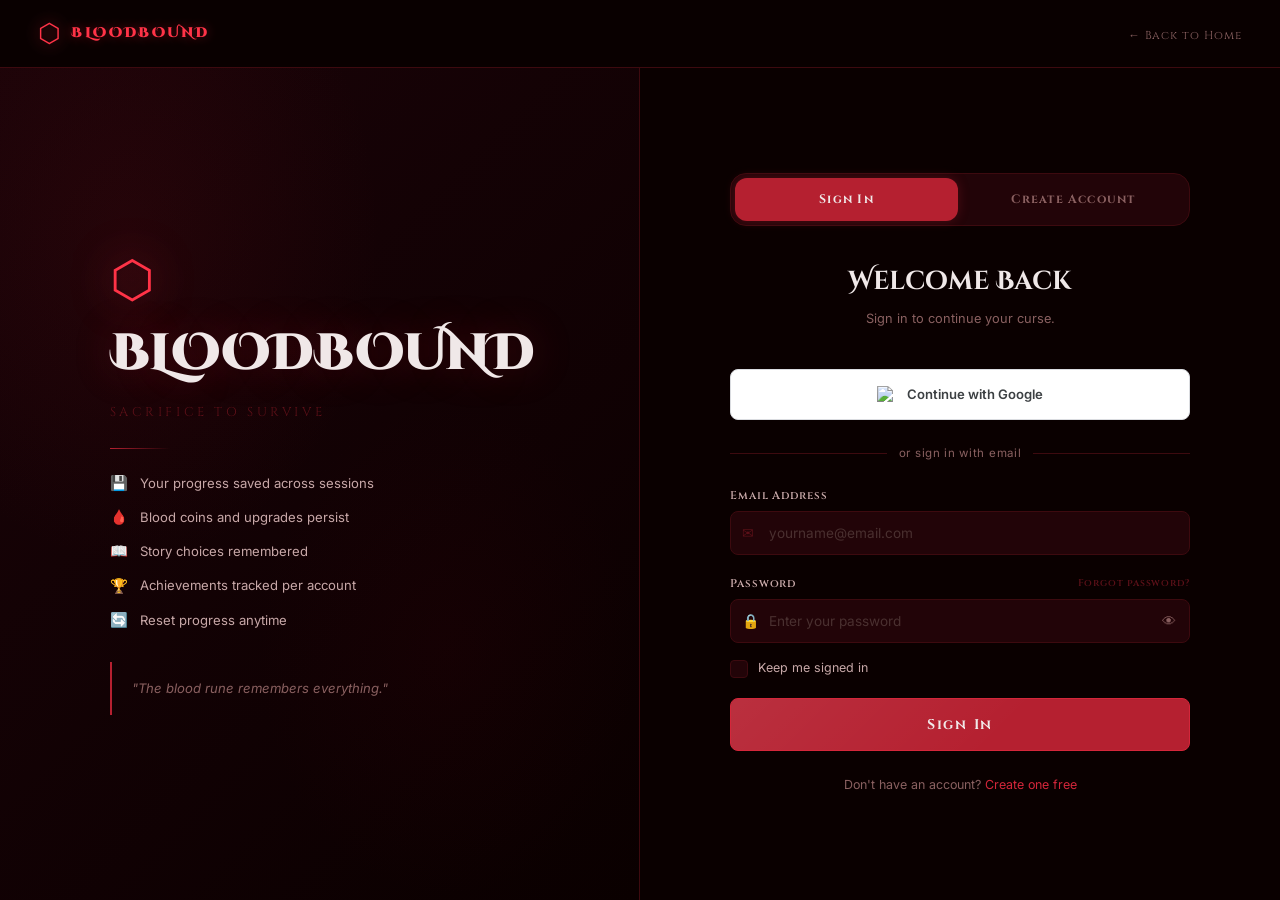
==== auth.html @ c031a19c "css" ====
<!DOCTYPE html>
<html lang="en">
<head>
  <meta charset="UTF-8" />
  <meta name="viewport" content="width=device-width, initial-scale=1.0" />
  <title>Bloodbound — Sign In</title>
  <link rel="stylesheet" href="global.css" />
  <link rel="stylesheet" href="auth.css" />

  <!-- ═══ GOOGLE IDENTITY SERVICES SDK ═══
       Replace YOUR_GOOGLE_CLIENT_ID below with your actual OAuth Client ID.
       Get one at: https://console.cloud.google.com
       Steps: New Project → APIs & Services → Credentials → Create OAuth 2.0 Client ID
              → Application type: Web application
              → Authorised JavaScript origins: http://localhost OR your deployed domain
  ══════════════════════════════════════ -->
  <script src="https://accounts.google.com/gsi/client" async defer></script>
</head>
<body class="auth-body">

  <canvas id="bg-canvas"></canvas>

  <!-- NAVBAR (minimal) -->
  <nav class="navbar" id="navbar">
    <div class="nav-logo" onclick="window.location.href='index.html'" style="cursor:pointer">
      <span class="logo-drop">⬡</span>
      <span class="logo-text">BLOODBOUND</span>
    </div>
    <div class="nav-right-auth">
      <a href="index.html" class="nav-back-link">← Back to Home</a>
    </div>
  </nav>

  <!-- AUTH WRAPPER -->
  <main class="auth-main">

    <!-- LEFT PANEL — branding -->
    <div class="auth-left">
      <div class="auth-left-content">
        <div class="auth-brand-symbol">⬡</div>
        <h1 class="auth-brand-title">BLOODBOUND</h1>
        <p class="auth-brand-sub">Sacrifice to Survive</p>
        <div class="auth-brand-divider"></div>
        <ul class="auth-perks">
          <li><span class="perk-icon">💾</span> Your progress saved across sessions</li>
          <li><span class="perk-icon">🩸</span> Blood coins and upgrades persist</li>
          <li><span class="perk-icon">📖</span> Story choices remembered</li>
          <li><span class="perk-icon">🏆</span> Achievements tracked per account</li>
          <li><span class="perk-icon">🔄</span> Reset progress anytime</li>
        </ul>
        <div class="auth-quote">
          <em>"The blood rune remembers everything."</em>
        </div>
      </div>
    </div>

    <!-- RIGHT PANEL — forms -->
    <div class="auth-right">

      <!-- TAB SWITCHER -->
      <div class="auth-tabs">
        <button class="auth-tab active" id="tab-signin" onclick="switchTab('signin')">Sign In</button>
        <button class="auth-tab" id="tab-register" onclick="switchTab('register')">Create Account</button>
      </div>

      <!-- ════ SIGN IN FORM ════ -->
      <div class="auth-form-wrap active" id="form-signin">
        <div class="auth-form-header">
          <h2>Welcome Back</h2>
          <p>Sign in to continue your curse.</p>
        </div>

        <!-- Google Sign-In button -->
        <div class="google-btn-wrap">
          <!--
            Replace data-client_id value below with your actual Google Client ID.
            Format: XXXXXXXX-XXXXXXXXXXXX.apps.googleusercontent.com
          -->
          <div id="g_id_onload"
               data-client_id="YOUR_GOOGLE_CLIENT_ID"
               data-context="signin"
               data-ux_mode="popup"
               data-callback="handleGoogleSignIn"
               data-auto_prompt="false">
          </div>
          <div class="g_id_signin"
               data-type="standard"
               data-shape="rectangular"
               data-theme="filled_black"
               data-text="signin_with"
               data-size="large"
               data-logo_alignment="left"
               data-width="340">
          </div>
          <div class="google-fallback-btn" id="google-signin-fallback" onclick="handleGoogleFallback('signin')">
            <img src="https://www.google.com/favicon.ico" alt="G" width="18" height="18" />
            Continue with Google
          </div>
        </div>

        <div class="auth-divider"><span>or sign in with email</span></div>

        <form class="auth-form" id="signin-form" onsubmit="handleEmailSignIn(event)">
          <div class="form-group">
            <label for="signin-email">Email Address</label>
            <div class="input-wrap">
              <span class="input-icon">✉</span>
              <input
                type="email"
                id="signin-email"
                name="email"
                placeholder="yourname@email.com"
                autocomplete="email"
                required
              />
            </div>
          </div>
          <div class="form-group">
            <label for="signin-password">
              Password
              <a href="#" class="forgot-link" onclick="showForgotPassword(event)">Forgot password?</a>
            </label>
            <div class="input-wrap">
              <span class="input-icon">🔒</span>
              <input
                type="password"
                id="signin-password"
                name="password"
                placeholder="Enter your password"
                autocomplete="current-password"
                required
              />
              <button type="button" class="toggle-pw" onclick="togglePassword('signin-password', this)" aria-label="Show password">👁</button>
            </div>
          </div>
          <div class="form-remember">
            <label class="checkbox-label">
              <input type="checkbox" id="remember-me" />
              <span class="checkmark"></span>
              Keep me signed in
            </label>
          </div>
          <div class="form-error hidden" id="signin-error"></div>
          <button type="submit" class="auth-submit-btn" id="signin-submit">
            <span class="btn-text">Sign In</span>
            <span class="btn-loading hidden">Signing in...</span>
          </button>
        </form>

        <p class="auth-switch-hint">
          Don't have an account?
          <a href="#" onclick="switchTab('register'); return false;">Create one free</a>
        </p>
      </div>

      <!-- ════ CREATE ACCOUNT FORM ════ -->
      <div class="auth-form-wrap" id="form-register">
        <div class="auth-form-header">
          <h2>Create Account</h2>
          <p>Begin your curse. It's free.</p>
        </div>

        <!-- Google Sign-Up -->
        <div class="google-btn-wrap">
          <div class="google-fallback-btn" onclick="handleGoogleFallback('register')">
            <img src="https://www.google.com/favicon.ico" alt="G" width="18" height="18" />
            Sign up with Google
          </div>
        </div>

        <div class="auth-divider"><span>or create with email</span></div>

        <form class="auth-form" id="register-form" onsubmit="handleEmailRegister(event)">
          <div class="form-group">
            <label for="reg-username">Username <span class="label-note">(shown in-game)</span></label>
            <div class="input-wrap">
              <span class="input-icon">⚔</span>
              <input
                type="text"
                id="reg-username"
                name="username"
                placeholder="TheCursedOne"
                minlength="3"
                maxlength="20"
                autocomplete="nickname"
                required
              />
            </div>
            <span class="input-hint">3–20 characters. Shown on your save file.</span>
          </div>
          <div class="form-group">
            <label for="reg-email">Email Address</label>
            <div class="input-wrap">
              <span class="input-icon">✉</span>
              <input
                type="email"
                id="reg-email"
                name="email"
                placeholder="yourname@email.com"
                autocomplete="email"
                required
              />
            </div>
          </div>
          <div class="form-group">
            <label for="reg-password">Password</label>
            <div class="input-wrap">
              <span class="input-icon">🔒</span>
              <input
                type="password"
                id="reg-password"
                name="password"
                placeholder="Min. 8 characters"
                minlength="8"
                autocomplete="new-password"
                required
              />
              <button type="button" class="toggle-pw" onclick="togglePassword('reg-password', this)" aria-label="Show password">👁</button>
            </div>
            <div class="password-strength" id="pw-strength">
              <div class="strength-bar"><div class="strength-fill" id="strength-fill"></div></div>
              <span class="strength-label" id="strength-label">Enter a password</span>
            </div>
          </div>
          <div class="form-group">
            <label for="reg-confirm">Confirm Password</label>
            <div class="input-wrap">
              <span class="input-icon">🔒</span>
              <input
                type="password"
                id="reg-confirm"
                name="confirm"
                placeholder="Re-enter password"
                autocomplete="new-password"
                required
              />
            </div>
          </div>
          <div class="form-terms">
            <label class="checkbox-label">
              <input type="checkbox" id="terms-agree" required />
              <span class="checkmark"></span>
              I agree to the <a href="#" onclick="return false">Terms of Use</a> (it's a school project, have fun)
            </label>
          </div>
          <div class="form-error hidden" id="register-error"></div>
          <button type="submit" class="auth-submit-btn" id="register-submit">
            <span class="btn-text">Create Account & Play</span>
            <span class="btn-loading hidden">Creating account...</span>
          </button>
        </form>

        <p class="auth-switch-hint">
          Already have an account?
          <a href="#" onclick="switchTab('signin'); return false;">Sign in</a>
        </p>
      </div>

      <!-- ════ FORGOT PASSWORD ════ -->
      <div class="auth-form-wrap" id="form-forgot">
        <div class="auth-form-header">
          <h2>Reset Password</h2>
          <p>Enter your email to receive reset instructions.</p>
        </div>
        <form class="auth-form" id="forgot-form" onsubmit="handleForgotPassword(event)">
          <div class="form-group">
            <label for="forgot-email">Email Address</label>
            <div class="input-wrap">
              <span class="input-icon">✉</span>
              <input type="email" id="forgot-email" placeholder="yourname@email.com" required />
            </div>
          </div>
          <div class="form-error hidden" id="forgot-error"></div>
          <div class="form-success hidden" id="forgot-success">
            ✓ If that email exists, a reset link has been sent.
          </div>
          <button type="submit" class="auth-submit-btn">Send Reset Link</button>
        </form>
        <p class="auth-switch-hint">
          <a href="#" onclick="switchTab('signin'); return false;">← Back to Sign In</a>
        </p>
      </div>

      <!-- ════ SUCCESS STATE ════ -->
      <div class="auth-form-wrap" id="form-success">
        <div class="auth-success-content">
          <div class="success-symbol">⬡</div>
          <h2 id="success-title">Signed In!</h2>
          <p id="success-msg">Welcome back. The blood rune awakens.</p>
          <button class="auth-submit-btn" onclick="window.location.href='game.html'">
            ▶ Enter Bloodbound
          </button>
          <a href="index.html" class="auth-switch-hint" style="display:block;margin-top:12px;">
            Go to Home Page
          </a>
        </div>
      </div>

    </div><!-- /auth-right -->
  </main>

  <script src="js/auth.js"></script>
  <script src="js/pages.js"></script>
</body>
</html>
---- global.css ----
/* ═══════════════════════════════════════════════════════════════
   BLOODBOUND — global.css
   Base styles, CSS variables, fonts, navbar, footer, utilities
   Responsive: all PC screen sizes (1024px → 2560px+)
═══════════════════════════════════════════════════════════════ */

/* ── GOOGLE FONTS ── */
@import url('https://fonts.googleapis.com/css2?family=Cinzel+Decorative:wght@400;700;900&family=Cinzel:wght@400;600;700&family=Inter:wght@300;400;500;600&display=swap');

/* ── CSS VARIABLES ── */
:root {
  /* Core palette */
  --blood-darkest:   #0a0000;
  --blood-dark:      #110205;
  --blood-surface:   #1a0308;
  --blood-raised:    #220408;
  --blood-border:    #3d0a0f;
  --blood-muted:     #5c1018;
  --blood-mid:       #8b1a24;
  --blood-core:      #b52030;
  --blood-bright:    #d4263a;
  --blood-vivid:     #ff3347;
  --blood-glow:      #ff6070;

  /* Neutral */
  --text-primary:    #f0e8e8;
  --text-secondary:  #c8a8a8;
  --text-muted:      #8a6060;
  --text-disabled:   #4a3030;

  /* Tier colours */
  --tier1: #a0a0b0;
  --tier2: #4fc3f7;
  --tier3: #ce93d8;
  --tier4: #ffcc02;

  /* UI */
  --hp-green:        #2ecc71;
  --hp-yellow:       #f1c40f;
  --hp-red:          #e74c3c;
  --boss-bar:        #9b0000;

  /* Sizing */
  --nav-h:           68px;
  --radius-sm:       4px;
  --radius-md:       8px;
  --radius-lg:       16px;
  --radius-xl:       24px;

  /* Shadows / glows */
  --shadow-card:     0 4px 24px rgba(0,0,0,.6);
  --shadow-glow-red: 0 0 24px rgba(180,32,48,.45);
  --shadow-glow-sm:  0 0 12px rgba(180,32,48,.3);

  /* Transitions */
  --t-fast:  .15s ease;
  --t-med:   .3s ease;
  --t-slow:  .6s ease;

  /* Font stacks */
  --font-display: 'Cinzel Decorative', serif;
  --font-heading: 'Cinzel', serif;
  --font-body:    'Inter', sans-serif;
}

/* ── RESET ── */
*, *::before, *::after { box-sizing: border-box; margin: 0; padding: 0; }
html { scroll-behavior: smooth; font-size: 16px; }
body {
  background: var(--blood-darkest);
  color: var(--text-primary);
  font-family: var(--font-body);
  line-height: 1.6;
  min-height: 100vh;
  overflow-x: hidden;
}
img, canvas, svg { display: block; max-width: 100%; }
a { color: inherit; text-decoration: none; }
button { cursor: pointer; border: none; background: none; font-family: inherit; }
ul { list-style: none; }
input, select, textarea { font-family: inherit; }

/* ── SCROLLBAR ── */
::-webkit-scrollbar { width: 8px; }
::-webkit-scrollbar-track { background: var(--blood-surface); }
::-webkit-scrollbar-thumb { background: var(--blood-muted); border-radius: 4px; }
::-webkit-scrollbar-thumb:hover { background: var(--blood-core); }

/* ── BACKGROUND CANVAS (shared animated bg) ── */
#bg-canvas {
  position: fixed;
  inset: 0;
  width: 100%;
  height: 100%;
  z-index: 0;
  pointer-events: none;
}

/* ── NAVBAR ── */
.navbar {
  position: fixed;
  top: 0; left: 0; right: 0;
  height: var(--nav-h);
  display: flex;
  align-items: center;
  gap: clamp(16px, 2vw, 40px);
  padding: 0 clamp(16px, 3vw, 60px);
  background: rgba(10, 0, 0, .85);
  backdrop-filter: blur(12px);
  border-bottom: 1px solid var(--blood-border);
  z-index: 1000;
  transition: background var(--t-med);
}
.navbar.scrolled {
  background: rgba(10, 0, 0, .98);
  box-shadow: 0 2px 20px rgba(0,0,0,.7);
}

.nav-logo {
  display: flex;
  align-items: center;
  gap: 10px;
  flex-shrink: 0;
}
.logo-drop {
  font-size: 1.6rem;
  color: var(--blood-vivid);
  filter: drop-shadow(0 0 8px var(--blood-core));
  animation: logo-pulse 3s ease-in-out infinite;
}
@keyframes logo-pulse {
  0%, 100% { filter: drop-shadow(0 0 8px var(--blood-core)); }
  50%       { filter: drop-shadow(0 0 18px var(--blood-vivid)); }
}
.logo-text {
  font-family: var(--font-display);
  font-size: clamp(.75rem, 1.1vw, 1rem);
  font-weight: 900;
  letter-spacing: .15em;
  color: var(--blood-vivid);
  text-shadow: 0 0 12px rgba(255,51,71,.4);
}

.nav-links {
  display: flex;
  align-items: center;
  gap: clamp(4px, 1.5vw, 28px);
  flex: 1;
}
.nav-links a {
  font-family: var(--font-heading);
  font-size: clamp(.65rem, .85vw, .85rem);
  font-weight: 600;
  letter-spacing: .08em;
  color: var(--text-secondary);
  padding: 6px 4px;
  border-bottom: 2px solid transparent;
  transition: color var(--t-fast), border-color var(--t-fast);
  white-space: nowrap;
}
.nav-links a:hover,
.nav-links a.active {
  color: var(--blood-vivid);
  border-bottom-color: var(--blood-vivid);
}

.nav-play-btn {
  position: relative;
  padding: 10px 22px;
  background: var(--blood-core);
  color: var(--text-primary);
  font-family: var(--font-heading);
  font-size: clamp(.65rem, .8vw, .8rem);
  font-weight: 700;
  letter-spacing: .12em;
  border-radius: var(--radius-sm);
  overflow: hidden;
  flex-shrink: 0;
  transition: background var(--t-fast), transform var(--t-fast), box-shadow var(--t-fast);
}
.nav-play-btn:hover {
  background: var(--blood-bright);
  transform: translateY(-1px);
  box-shadow: var(--shadow-glow-red);
}
.btn-drip {
  position: absolute;
  bottom: -4px; left: 50%;
  transform: translateX(-50%);
  width: 6px; height: 10px;
  background: var(--blood-bright);
  border-radius: 0 0 4px 4px;
  opacity: 0;
  transition: opacity var(--t-fast), height var(--t-med);
}
.nav-play-btn:hover .btn-drip { opacity: 1; height: 16px; }

/* Hamburger (mobile) */
.hamburger {
  display: none;
  flex-direction: column;
  gap: 5px;
  padding: 8px;
  margin-left: auto;
}
.hamburger span {
  display: block;
  width: 24px; height: 2px;
  background: var(--text-primary);
  border-radius: 2px;
  transition: transform var(--t-med), opacity var(--t-fast);
}
.hamburger.open span:nth-child(1) { transform: translateY(7px) rotate(45deg); }
.hamburger.open span:nth-child(2) { opacity: 0; }
.hamburger.open span:nth-child(3) { transform: translateY(-7px) rotate(-45deg); }

/* Mobile drawer */
.mobile-drawer {
  display: none;
  position: fixed;
  top: var(--nav-h); left: 0; right: 0;
  background: rgba(10,0,0,.97);
  border-bottom: 1px solid var(--blood-border);
  z-index: 999;
  transform: translateY(-110%);
  transition: transform var(--t-med);
}
.mobile-drawer.open { transform: translateY(0); }
.mobile-drawer ul { padding: 12px 0; }
.mobile-drawer a {
  display: block;
  padding: 14px 28px;
  font-family: var(--font-heading);
  font-size: 1rem;
  color: var(--text-secondary);
  border-bottom: 1px solid var(--blood-border);
  transition: color var(--t-fast), background var(--t-fast);
}
.mobile-drawer a:hover { color: var(--blood-vivid); background: var(--blood-surface); }

/* ── SHARED BUTTONS ── */
.btn-primary {
  display: inline-flex;
  align-items: center;
  gap: 10px;
  padding: clamp(12px, 1.2vw, 16px) clamp(24px, 2.5vw, 40px);
  background: var(--blood-core);
  color: var(--text-primary);
  font-family: var(--font-heading);
  font-size: clamp(.8rem, .95vw, 1rem);
  font-weight: 700;
  letter-spacing: .1em;
  border-radius: var(--radius-sm);
  border: 1px solid var(--blood-bright);
  transition: background var(--t-fast), transform var(--t-fast), box-shadow var(--t-fast);
  position: relative;
  overflow: hidden;
}
.btn-primary::before {
  content: '';
  position: absolute;
  inset: 0;
  background: linear-gradient(135deg, rgba(255,255,255,.06) 0%, transparent 60%);
  pointer-events: none;
}
.btn-primary:hover {
  background: var(--blood-bright);
  transform: translateY(-2px);
  box-shadow: var(--shadow-glow-red);
}
.btn-primary.large {
  font-size: clamp(1rem, 1.2vw, 1.2rem);
  padding: clamp(16px, 1.5vw, 20px) clamp(36px, 4vw, 56px);
}
.btn-icon { font-size: 1.1em; }

.btn-secondary {
  display: inline-flex;
  align-items: center;
  gap: 10px;
  padding: clamp(12px, 1.2vw, 16px) clamp(24px, 2.5vw, 40px);
  background: transparent;
  color: var(--text-secondary);
  font-family: var(--font-heading);
  font-size: clamp(.8rem, .95vw, 1rem);
  font-weight: 600;
  letter-spacing: .1em;
  border-radius: var(--radius-sm);
  border: 1px solid var(--blood-muted);
  transition: all var(--t-fast);
}
.btn-secondary:hover {
  border-color: var(--blood-core);
  color: var(--text-primary);
  background: rgba(139,26,36,.15);
}

/* ── SECTION SHARED ── */
.section-eyebrow {
  font-family: var(--font-heading);
  font-size: clamp(.65rem, .8vw, .8rem);
  font-weight: 600;
  letter-spacing: .25em;
  color: var(--blood-muted);
  text-align: center;
  margin-bottom: 12px;
}
.section-title {
  font-family: var(--font-display);
  font-size: clamp(1.6rem, 3vw, 2.8rem);
  font-weight: 700;
  text-align: center;
  color: var(--text-primary);
  text-shadow: 0 0 30px rgba(180,32,48,.3);
  line-height: 1.2;
  margin-bottom: clamp(12px, 2vw, 24px);
}
.section-desc {
  font-size: clamp(.85rem, 1vw, 1rem);
  color: var(--text-secondary);
  text-align: center;
  max-width: 600px;
  margin: 0 auto clamp(32px, 4vw, 56px);
}
.section-link {
  display: block;
  text-align: center;
  margin-top: clamp(24px, 3vw, 40px);
  font-family: var(--font-heading);
  font-size: .9rem;
  color: var(--blood-bright);
  letter-spacing: .08em;
  transition: color var(--t-fast), letter-spacing var(--t-fast);
}
.section-link:hover { color: var(--blood-vivid); letter-spacing: .14em; }

/* ── DIVIDER ── */
.blood-divider {
  width: 80px;
  height: 2px;
  background: linear-gradient(90deg, transparent, var(--blood-core), transparent);
  margin: 0 auto;
}

/* ── FOOTER ── */
.footer {
  position: relative;
  z-index: 10;
  background: var(--blood-darkest);
  border-top: 1px solid var(--blood-border);
  padding: clamp(32px, 4vw, 56px) clamp(20px, 5vw, 80px) clamp(20px, 2vw, 32px);
  display: grid;
  grid-template-columns: auto 1fr auto;
  gap: 24px 40px;
  align-items: start;
}
@media (max-width: 860px) {
  .footer {
    grid-template-columns: 1fr;
    text-align: center;
  }
  .footer-links { justify-content: center; }
}
.footer-logo {
  font-family: var(--font-display);
  font-size: clamp(.9rem, 1.1vw, 1.1rem);
  font-weight: 900;
  color: var(--blood-vivid);
  display: flex;
  align-items: center;
  gap: 10px;
  white-space: nowrap;
}
.footer-links {
  display: flex;
  flex-wrap: wrap;
  gap: 6px 20px;
  align-items: center;
  justify-content: center;
}
.footer-links a {
  font-family: var(--font-heading);
  font-size: .78rem;
  color: var(--text-muted);
  letter-spacing: .06em;
  transition: color var(--t-fast);
}
.footer-links a:hover { color: var(--blood-bright); }
.footer-credits {
  font-size: .75rem;
  color: var(--text-muted);
  text-align: right;
  line-height: 1.8;
}
@media (max-width: 860px) {
  .footer-credits { text-align: center; }
}
.footer-disclaimer {
  color: var(--blood-muted);
  font-size: .7rem;
  margin-top: 4px;
}

/* ── TOAST NOTIFICATIONS ── */
.toast {
  position: fixed;
  bottom: 28px;
  right: 28px;
  background: var(--blood-raised);
  border: 1px solid var(--blood-border);
  border-left: 3px solid var(--blood-vivid);
  padding: 14px 20px;
  border-radius: var(--radius-md);
  font-size: .88rem;
  color: var(--text-primary);
  z-index: 9999;
  box-shadow: var(--shadow-card);
  animation: toast-in .3s ease forwards;
  max-width: 320px;
}
.toast.fade-out { animation: toast-out .3s ease forwards; }
@keyframes toast-in  { from { opacity:0; transform:translateY(16px); } to { opacity:1; transform:translateY(0); } }
@keyframes toast-out { from { opacity:1; transform:translateY(0); }  to { opacity:0; transform:translateY(16px); } }

/* ── UTILITY CLASSES ── */
.hidden { display: none !important; }
.sr-only { position:absolute; width:1px; height:1px; overflow:hidden; clip:rect(0,0,0,0); }
.text-center { text-align: center; }
.text-blood { color: var(--blood-vivid); }

/* ── RESPONSIVE BREAKPOINTS ── */
@media (max-width: 1100px) {
  .nav-links { gap: clamp(4px, 1vw, 16px); }
}
@media (max-width: 900px) {
  .nav-links, .nav-play-btn { display: none; }
  .hamburger { display: flex; }
  .mobile-drawer { display: block; }
}
@media (min-width: 2200px) {
  :root { font-size: 18px; }
}
@media (min-width: 2800px) {
  :root { font-size: 20px; }
}
---- auth.css ----
/* ═══════════════════════════════════════════════════════════════
   BLOODBOUND — auth.css
   Sign in / Create Account / Forgot Password page
═══════════════════════════════════════════════════════════════ */

.auth-body {
  min-height: 100vh;
  background: var(--blood-darkest);
  overflow-x: hidden;
}

/* Minimal navbar override */
.nav-right-auth {
  margin-left: auto;
}
.nav-back-link {
  font-family: var(--font-heading);
  font-size: clamp(.72rem, .9vw, .86rem);
  letter-spacing: .08em;
  color: var(--text-muted);
  transition: color var(--t-fast);
}
.nav-back-link:hover { color: var(--blood-bright); }

/* ── AUTH MAIN LAYOUT ── */
.auth-main {
  position: relative;
  z-index: 1;
  min-height: 100vh;
  display: grid;
  grid-template-columns: 1fr 1fr;
  padding-top: var(--nav-h);
}

/* ── LEFT PANEL ── */
.auth-left {
  position: relative;
  background: linear-gradient(135deg, var(--blood-surface) 0%, var(--blood-darkest) 100%);
  border-right: 1px solid var(--blood-border);
  display: flex;
  align-items: center;
  justify-content: center;
  padding: clamp(48px, 6vw, 80px) clamp(32px, 5vw, 72px);
  overflow: hidden;
}
.auth-left::before {
  content: '';
  position: absolute;
  top: -20%; left: -20%;
  width: 80%;
  height: 80%;
  background: radial-gradient(ellipse, rgba(140,20,30,.12) 0%, transparent 70%);
  pointer-events: none;
}
.auth-left::after {
  content: '';
  position: absolute;
  bottom: 0; right: 0;
  width: 60%;
  height: 60%;
  background: radial-gradient(ellipse, rgba(80,0,10,.1) 0%, transparent 70%);
  pointer-events: none;
}
.auth-left-content {
  position: relative;
  z-index: 1;
  max-width: 420px;
  display: flex;
  flex-direction: column;
  gap: clamp(16px, 2vw, 24px);
}
.auth-brand-symbol {
  font-size: clamp(2.5rem, 4vw, 4rem);
  color: var(--blood-vivid);
  filter: drop-shadow(0 0 20px var(--blood-core));
  animation: logo-pulse 3s ease-in-out infinite;
  line-height: 1;
}
.auth-brand-title {
  font-family: var(--font-display);
  font-size: clamp(2rem, 4vw, 4rem);
  font-weight: 900;
  color: var(--text-primary);
  text-shadow: 0 0 40px rgba(180,32,48,.3);
  line-height: 1;
}
.auth-brand-sub {
  font-family: var(--font-heading);
  font-size: clamp(.7rem, 1vw, .95rem);
  letter-spacing: .28em;
  color: var(--blood-muted);
  text-transform: uppercase;
}
.auth-brand-divider {
  width: 60px;
  height: 1px;
  background: linear-gradient(90deg, var(--blood-core), transparent);
}
.auth-perks {
  display: flex;
  flex-direction: column;
  gap: 14px;
}
.auth-perks li {
  display: flex;
  align-items: center;
  gap: 12px;
  font-size: clamp(.82rem, 1vw, .95rem);
  color: var(--text-secondary);
  line-height: 1.4;
}
.perk-icon { font-size: 1.1em; flex-shrink: 0; }
.auth-quote {
  margin-top: 8px;
  padding: clamp(12px, 1.5vw, 16px) clamp(16px, 2vw, 20px);
  border-left: 2px solid var(--blood-core);
  font-size: clamp(.82rem, 1vw, .92rem);
  color: var(--text-muted);
  font-style: italic;
}

/* ── RIGHT PANEL ── */
.auth-right {
  display: flex;
  flex-direction: column;
  align-items: center;
  justify-content: center;
  padding: clamp(40px, 5vw, 72px) clamp(24px, 5vw, 72px);
  gap: 0;
}

/* ── TABS ── */
.auth-tabs {
  display: flex;
  width: 100%;
  max-width: 460px;
  background: var(--blood-raised);
  border: 1px solid var(--blood-border);
  border-radius: var(--radius-lg);
  padding: 4px;
  margin-bottom: clamp(24px, 3vw, 36px);
  gap: 4px;
}
.auth-tab {
  flex: 1;
  padding: clamp(10px, 1.2vw, 13px);
  background: transparent;
  border: none;
  border-radius: calc(var(--radius-lg) - 4px);
  font-family: var(--font-heading);
  font-size: clamp(.75rem, .95vw, .9rem);
  font-weight: 700;
  letter-spacing: .1em;
  color: var(--text-muted);
  cursor: pointer;
  transition: all var(--t-fast);
}
.auth-tab.active {
  background: var(--blood-core);
  color: var(--text-primary);
  box-shadow: var(--shadow-glow-sm);
}
.auth-tab:not(.active):hover {
  color: var(--text-secondary);
  background: rgba(255,255,255,.04);
}

/* ── FORM WRAPS ── */
.auth-form-wrap {
  display: none;
  flex-direction: column;
  width: 100%;
  max-width: 460px;
  gap: clamp(16px, 2vw, 24px);
  animation: form-in .3s ease;
}
.auth-form-wrap.active { display: flex; }
@keyframes form-in {
  from { opacity: 0; transform: translateY(10px); }
  to   { opacity: 1; transform: translateY(0); }
}
.auth-form-header { text-align: center; }
.auth-form-header h2 {
  font-family: var(--font-display);
  font-size: clamp(1.2rem, 2vw, 1.8rem);
  color: var(--text-primary);
  margin-bottom: 6px;
}
.auth-form-header p {
  font-size: clamp(.8rem, 1vw, .9rem);
  color: var(--text-muted);
}

/* ── GOOGLE BUTTON ── */
.google-btn-wrap {
  display: flex;
  flex-direction: column;
  align-items: center;
  gap: 8px;
}
/* Custom fallback Google button (shown if SDK fails to load) */
.google-fallback-btn {
  display: flex;
  align-items: center;
  justify-content: center;
  gap: 12px;
  width: 100%;
  padding: clamp(11px, 1.3vw, 14px);
  background: #fff;
  border: 1px solid #dadce0;
  border-radius: var(--radius-md);
  font-family: 'Inter', sans-serif;
  font-size: clamp(.82rem, 1vw, .9rem);
  font-weight: 600;
  color: #3c4043;
  cursor: pointer;
  transition: background var(--t-fast), box-shadow var(--t-fast);
}
.google-fallback-btn:hover {
  background: #f8f9fa;
  box-shadow: 0 2px 8px rgba(0,0,0,.15);
}
.google-fallback-btn img {
  display: inline-block;
  flex-shrink: 0;
}

/* ── DIVIDER ── */
.auth-divider {
  display: flex;
  align-items: center;
  gap: 12px;
  color: var(--text-muted);
  font-size: clamp(.72rem, .88vw, .82rem);
  letter-spacing: .06em;
}
.auth-divider::before,
.auth-divider::after {
  content: '';
  flex: 1;
  height: 1px;
  background: var(--blood-border);
}

/* ── FORMS ── */
.auth-form {
  display: flex;
  flex-direction: column;
  gap: clamp(14px, 1.8vw, 20px);
}
.form-group {
  display: flex;
  flex-direction: column;
  gap: 6px;
}
.form-group label {
  display: flex;
  align-items: center;
  justify-content: space-between;
  font-family: var(--font-heading);
  font-size: clamp(.7rem, .88vw, .82rem);
  font-weight: 600;
  letter-spacing: .08em;
  color: var(--text-secondary);
}
.label-note {
  font-size: .85em;
  color: var(--text-muted);
  font-weight: 400;
  letter-spacing: 0;
}
.forgot-link {
  font-size: .88em;
  color: var(--blood-muted);
  transition: color var(--t-fast);
}
.forgot-link:hover { color: var(--blood-bright); }
.input-hint {
  font-size: clamp(.65rem, .78vw, .72rem);
  color: var(--text-muted);
}

/* Input wraps */
.input-wrap {
  position: relative;
  display: flex;
  align-items: center;
}
.input-icon {
  position: absolute;
  left: 12px;
  font-size: clamp(.85rem, 1.1vw, 1rem);
  color: var(--blood-muted);
  pointer-events: none;
  z-index: 1;
}
.input-wrap input {
  width: 100%;
  padding: clamp(10px, 1.3vw, 13px) clamp(12px, 1.5vw, 16px) clamp(10px, 1.3vw, 13px) 38px;
  background: var(--blood-raised);
  border: 1px solid var(--blood-border);
  border-radius: var(--radius-md);
  color: var(--text-primary);
  font-size: clamp(.85rem, 1vw, .95rem);
  outline: none;
  transition: border-color var(--t-fast), box-shadow var(--t-fast);
}
.input-wrap input:focus {
  border-color: var(--blood-core);
  box-shadow: 0 0 0 3px rgba(181,32,48,.15);
}
.input-wrap input::placeholder { color: var(--text-disabled); }
.input-wrap input.input-error { border-color: var(--blood-vivid); }
.input-wrap input.input-ok    { border-color: #2ecc71; }

.toggle-pw {
  position: absolute;
  right: 10px;
  background: none;
  border: none;
  font-size: clamp(.85rem, 1.1vw, 1rem);
  color: var(--text-muted);
  cursor: pointer;
  padding: 4px;
  transition: color var(--t-fast);
  z-index: 1;
}
.toggle-pw:hover { color: var(--text-primary); }

/* Password strength */
.password-strength {
  display: flex;
  align-items: center;
  gap: 10px;
  margin-top: 4px;
}
.strength-bar {
  flex: 1;
  height: 4px;
  background: var(--blood-raised);
  border-radius: 2px;
  overflow: hidden;
}
.strength-fill {
  height: 100%;
  border-radius: 2px;
  width: 0%;
  transition: width .4s ease, background .4s ease;
}
.strength-fill.weak   { background: var(--blood-vivid); }
.strength-fill.fair   { background: var(--hp-yellow); }
.strength-fill.good   { background: #48cae4; }
.strength-fill.strong { background: var(--hp-green); }
.strength-label {
  font-family: var(--font-heading);
  font-size: clamp(.6rem, .75vw, .7rem);
  letter-spacing: .08em;
  color: var(--text-muted);
  white-space: nowrap;
  min-width: 60px;
}

/* Checkbox */
.checkbox-label {
  display: flex;
  align-items: flex-start;
  gap: 10px;
  cursor: pointer;
  font-size: clamp(.78rem, .95vw, .88rem);
  color: var(--text-secondary);
  line-height: 1.4;
}
.checkbox-label input[type=checkbox] { display: none; }
.checkmark {
  width: 18px;
  height: 18px;
  min-width: 18px;
  background: var(--blood-raised);
  border: 1px solid var(--blood-border);
  border-radius: 4px;
  display: flex;
  align-items: center;
  justify-content: center;
  transition: all var(--t-fast);
  margin-top: 1px;
}
.checkbox-label input:checked + .checkmark {
  background: var(--blood-core);
  border-color: var(--blood-bright);
}
.checkbox-label input:checked + .checkmark::after {
  content: '✓';
  color: white;
  font-size: .7rem;
  font-weight: 700;
}
.checkbox-label a { color: var(--blood-bright); }

/* Error / success messages */
.form-error {
  padding: 10px 14px;
  background: rgba(180,32,48,.12);
  border: 1px solid var(--blood-muted);
  border-radius: var(--radius-md);
  font-size: clamp(.78rem, .92vw, .86rem);
  color: var(--blood-glow);
  line-height: 1.5;
}
.form-success {
  padding: 10px 14px;
  background: rgba(46,204,113,.1);
  border: 1px solid rgba(46,204,113,.3);
  border-radius: var(--radius-md);
  font-size: clamp(.78rem, .92vw, .86rem);
  color: #5dde90;
  line-height: 1.5;
}
.form-remember, .form-terms { margin-top: -4px; }

/* Submit button */
.auth-submit-btn {
  width: 100%;
  padding: clamp(12px, 1.5vw, 16px);
  background: var(--blood-core);
  border: 1px solid var(--blood-bright);
  border-radius: var(--radius-md);
  font-family: var(--font-heading);
  font-size: clamp(.88rem, 1.1vw, 1rem);
  font-weight: 700;
  letter-spacing: .12em;
  color: var(--text-primary);
  cursor: pointer;
  position: relative;
  overflow: hidden;
  transition: all var(--t-fast);
}
.auth-submit-btn::before {
  content: '';
  position: absolute;
  inset: 0;
  background: linear-gradient(135deg, rgba(255,255,255,.07) 0%, transparent 60%);
  pointer-events: none;
}
.auth-submit-btn:hover {
  background: var(--blood-bright);
  box-shadow: var(--shadow-glow-red);
  transform: translateY(-1px);
}
.auth-submit-btn:active { transform: scale(.99); }
.btn-loading { font-style: italic; opacity: .8; }

/* Switch hint */
.auth-switch-hint {
  text-align: center;
  font-size: clamp(.78rem, .92vw, .86rem);
  color: var(--text-muted);
}
.auth-switch-hint a { color: var(--blood-bright); transition: color var(--t-fast); }
.auth-switch-hint a:hover { color: var(--blood-vivid); }

/* ── SUCCESS STATE ── */
.auth-success-content {
  display: flex;
  flex-direction: column;
  align-items: center;
  gap: 16px;
  text-align: center;
  padding: clamp(24px, 3vw, 40px) 0;
}
.success-symbol {
  font-size: clamp(2.5rem, 4vw, 4rem);
  color: var(--blood-vivid);
  filter: drop-shadow(0 0 20px var(--blood-core));
  animation: success-pop .5s ease;
}
@keyframes success-pop {
  0%   { transform: scale(0); opacity: 0; }
  70%  { transform: scale(1.2); }
  100% { transform: scale(1); opacity: 1; }
}
.auth-success-content h2 {
  font-family: var(--font-display);
  font-size: clamp(1.4rem, 2.5vw, 2.2rem);
  color: var(--text-primary);
}
.auth-success-content p {
  font-size: clamp(.85rem, 1vw, .95rem);
  color: var(--text-secondary);
  max-width: 320px;
}
.auth-success-content .auth-submit-btn { max-width: 300px; }

/* ── RESPONSIVE ── */
@media (max-width: 860px) {
  .auth-main {
    grid-template-columns: 1fr;
    padding-top: var(--nav-h);
  }
  .auth-left { display: none; }
  .auth-right {
    padding: clamp(32px, 5vw, 56px) clamp(20px, 6vw, 48px);
    min-height: calc(100vh - var(--nav-h));
  }
}
@media (max-width: 480px) {
  .auth-tabs { border-radius: var(--radius-md); }
}
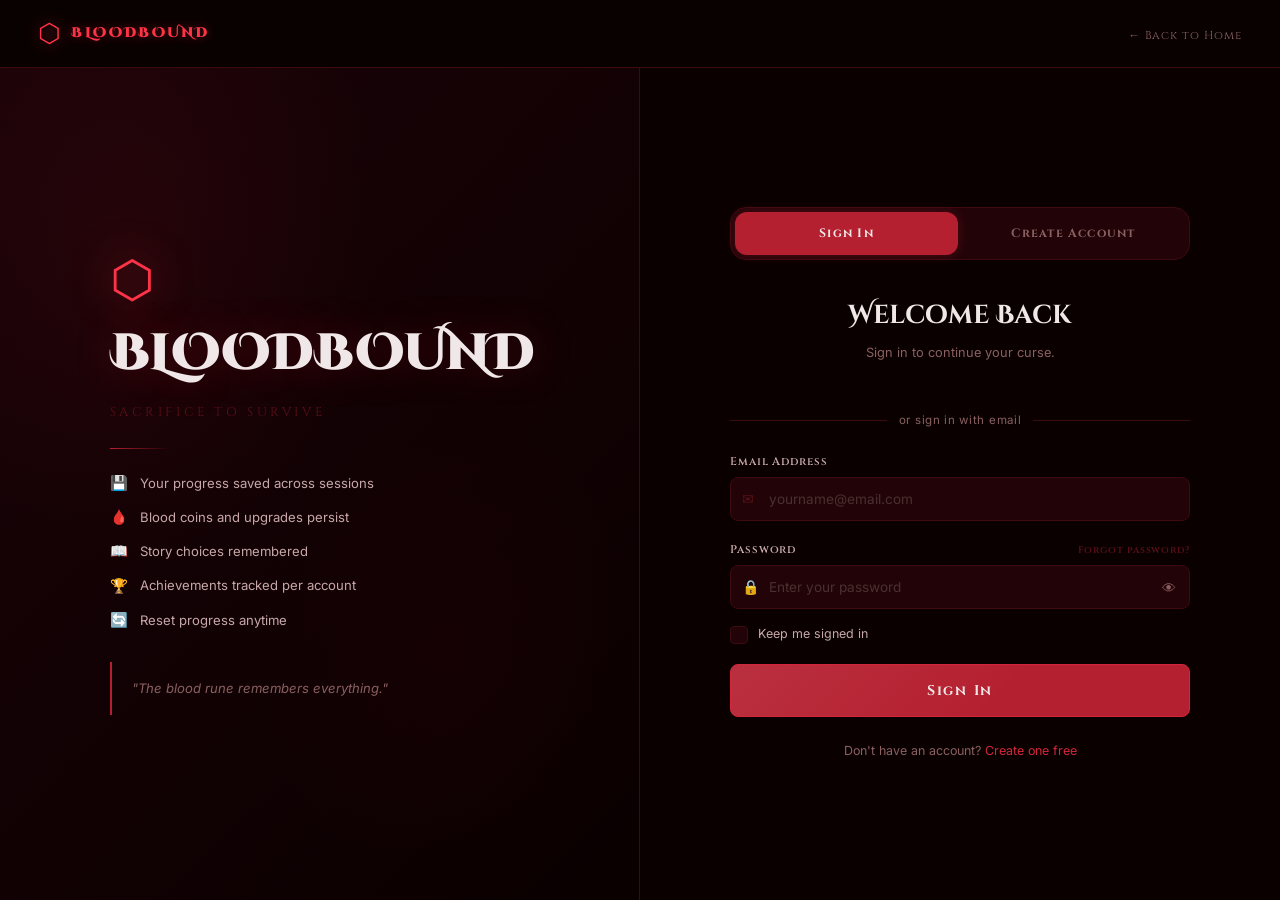
==== commit 4c29db1b: "auth" ====
--- a/auth.html
+++ b/auth.html
@@ -7,20 +7,12 @@
   <link rel="stylesheet" href="global.css" />
   <link rel="stylesheet" href="auth.css" />
 
-  <!-- ═══ GOOGLE IDENTITY SERVICES SDK ═══
-       Replace YOUR_GOOGLE_CLIENT_ID below with your actual OAuth Client ID.
-       Get one at: https://console.cloud.google.com
-       Steps: New Project → APIs & Services → Credentials → Create OAuth 2.0 Client ID
-              → Application type: Web application
-              → Authorised JavaScript origins: http://localhost OR your deployed domain
-  ══════════════════════════════════════ -->
   <script src="https://accounts.google.com/gsi/client" async defer></script>
 </head>
 <body class="auth-body">
 
   <canvas id="bg-canvas"></canvas>
 
-  <!-- NAVBAR (minimal) -->
   <nav class="navbar" id="navbar">
     <div class="nav-logo" onclick="window.location.href='index.html'" style="cursor:pointer">
       <span class="logo-drop">⬡</span>
@@ -31,10 +23,8 @@
     </div>
   </nav>
 
-  <!-- AUTH WRAPPER -->
   <main class="auth-main">
 
-    <!-- LEFT PANEL — branding -->
     <div class="auth-left">
       <div class="auth-left-content">
         <div class="auth-brand-symbol">⬡</div>
@@ -54,48 +44,21 @@
       </div>
     </div>
 
-    <!-- RIGHT PANEL — forms -->
     <div class="auth-right">
 
-      <!-- TAB SWITCHER -->
       <div class="auth-tabs">
         <button class="auth-tab active" id="tab-signin" onclick="switchTab('signin')">Sign In</button>
         <button class="auth-tab" id="tab-register" onclick="switchTab('register')">Create Account</button>
       </div>
 
-      <!-- ════ SIGN IN FORM ════ -->
       <div class="auth-form-wrap active" id="form-signin">
         <div class="auth-form-header">
           <h2>Welcome Back</h2>
           <p>Sign in to continue your curse.</p>
         </div>
 
-        <!-- Google Sign-In button -->
         <div class="google-btn-wrap">
-          <!--
-            Replace data-client_id value below with your actual Google Client ID.
-            Format: XXXXXXXX-XXXXXXXXXXXX.apps.googleusercontent.com
-          -->
-          <div id="g_id_onload"
-               data-client_id="YOUR_GOOGLE_CLIENT_ID"
-               data-context="signin"
-               data-ux_mode="popup"
-               data-callback="handleGoogleSignIn"
-               data-auto_prompt="false">
-          </div>
-          <div class="g_id_signin"
-               data-type="standard"
-               data-shape="rectangular"
-               data-theme="filled_black"
-               data-text="signin_with"
-               data-size="large"
-               data-logo_alignment="left"
-               data-width="340">
-          </div>
-          <div class="google-fallback-btn" id="google-signin-fallback" onclick="handleGoogleFallback('signin')">
-            <img src="https://www.google.com/favicon.ico" alt="G" width="18" height="18" />
-            Continue with Google
-          </div>
+          <div id="google-signin-btn"></div>
         </div>
 
         <div class="auth-divider"><span>or sign in with email</span></div>
@@ -141,6 +104,7 @@
             </label>
           </div>
           <div class="form-error hidden" id="signin-error"></div>
+          
           <button type="submit" class="auth-submit-btn" id="signin-submit">
             <span class="btn-text">Sign In</span>
             <span class="btn-loading hidden">Signing in...</span>
@@ -153,20 +117,14 @@
         </p>
       </div>
 
-      <!-- ════ CREATE ACCOUNT FORM ════ -->
       <div class="auth-form-wrap" id="form-register">
         <div class="auth-form-header">
           <h2>Create Account</h2>
           <p>Begin your curse. It's free.</p>
         </div>
 
-        <!-- Google Sign-Up -->
         <div class="google-btn-wrap">
-          <div class="google-fallback-btn" onclick="handleGoogleFallback('register')">
-            <img src="https://www.google.com/favicon.ico" alt="G" width="18" height="18" />
-            Sign up with Google
-          </div>
-        </div>
+          </div>
 
         <div class="auth-divider"><span>or create with email</span></div>
 
@@ -244,6 +202,7 @@
             </label>
           </div>
           <div class="form-error hidden" id="register-error"></div>
+          
           <button type="submit" class="auth-submit-btn" id="register-submit">
             <span class="btn-text">Create Account & Play</span>
             <span class="btn-loading hidden">Creating account...</span>
@@ -256,7 +215,6 @@
         </p>
       </div>
 
-      <!-- ════ FORGOT PASSWORD ════ -->
       <div class="auth-form-wrap" id="form-forgot">
         <div class="auth-form-header">
           <h2>Reset Password</h2>
@@ -281,25 +239,54 @@
         </p>
       </div>
 
-      <!-- ════ SUCCESS STATE ════ -->
       <div class="auth-form-wrap" id="form-success">
-        <div class="auth-success-content">
-          <div class="success-symbol">⬡</div>
-          <h2 id="success-title">Signed In!</h2>
-          <p id="success-msg">Welcome back. The blood rune awakens.</p>
-          <button class="auth-submit-btn" onclick="window.location.href='game.html'">
+        <div class="auth-success-content" style="text-align: center; display: flex; flex-direction: column; align-items: center; gap: 15px;">
+          <h2 id="success-title" style="color: #ff3e3e; margin-bottom: 5px;">Character Profile</h2>
+          <p id="success-msg" style="font-size: 0.9em; color: #aaa;">Welcome back. Modifying player properties.</p>
+          
+          <div class="profile-avatar-container" style="position: relative; margin: 10px 0;">
+            <img id="avatar-pic" src="https://api.dicebear.com/7.x/bottts/svg?seed=Bloodbound" alt="Profile Picture" 
+                 style="width: 110px; height: 110px; border-radius: 50%; border: 3px solid #ff3e3e; object-fit: cover; background: #111; cursor: pointer;" 
+                 onclick="toggleAvatarInput()" title="Click to change profile picture" />
+          </div>
+
+          <div id="avatar-url-wrap" class="hidden" style="width: 100%;">
+            <div class="form-group" style="margin-bottom: 10px;">
+              <input type="text" id="custom-avatar-url" placeholder="Paste image address URL here..." 
+                     style="width: 100%; background: #1a1a1a; border: 1px solid #333; color: #fff; padding: 8px; border-radius: 4px; font-size: 0.85em;" />
+              <button type="button" onclick="saveCustomAvatar()" 
+                      style="background: #333; color: #fff; border: none; padding: 6px 12px; margin-top: 5px; border-radius: 4px; cursor: pointer; font-size: 0.8em; width: 100%;">
+                Apply Image URL
+              </button>
+            </div>
+          </div>
+
+          <div id="success-user-info" style="width: 100%;"></div>
+
+          <div class="form-group" style="width: 100%; text-align: left; margin-top: 10px;">
+            <label style="font-size: 0.8em; color: #ff3e3e; text-transform: uppercase; letter-spacing: 1px;">Character Bio</label>
+            <textarea id="user-bio-text" placeholder="Write your curse history or player bio here..." rows="3" 
+                      style="width: 100%; background: #141414; border: 1px solid #2d2d2d; border-radius: 4px; color: #eee; padding: 10px; font-size: 0.9em; resize: none; font-family: inherit; margin-top: 5px;"></textarea>
+            <button type="button" onclick="saveUserBio()" 
+                    style="background: rgba(255, 62, 62, 0.15); border: 1px solid #ff3e3e; color: #ff3e3e; padding: 5px 10px; border-radius: 4px; font-size: 0.8em; cursor: pointer; margin-top: 5px; float: right;">
+              Save Bio
+            </button>
+          </div>
+
+          <button class="auth-submit-btn" onclick="window.location.href='game.html'" style="margin-top: 15px; width: 100%;">
             ▶ Enter Bloodbound
           </button>
-          <a href="index.html" class="auth-switch-hint" style="display:block;margin-top:12px;">
-            Go to Home Page
-          </a>
-        </div>
-      </div>
-
-    </div><!-- /auth-right -->
-  </main>
-
-  <script src="js/auth.js"></script>
-  <script src="js/pages.js"></script>
+          
+          <button type="button" onclick="logoutSession()" 
+                  style="background: transparent; border: none; color: #666; font-size: 0.85em; cursor: pointer; text-decoration: underline; margin-top: 5px;">
+            Sign Out of Account
+          </button>
+        </div>
+      </div>
+
+    </div></main>
+
+  <script src="auth.js"></script>
+  <script src="pages.js"></script>
 </body>
 </html>
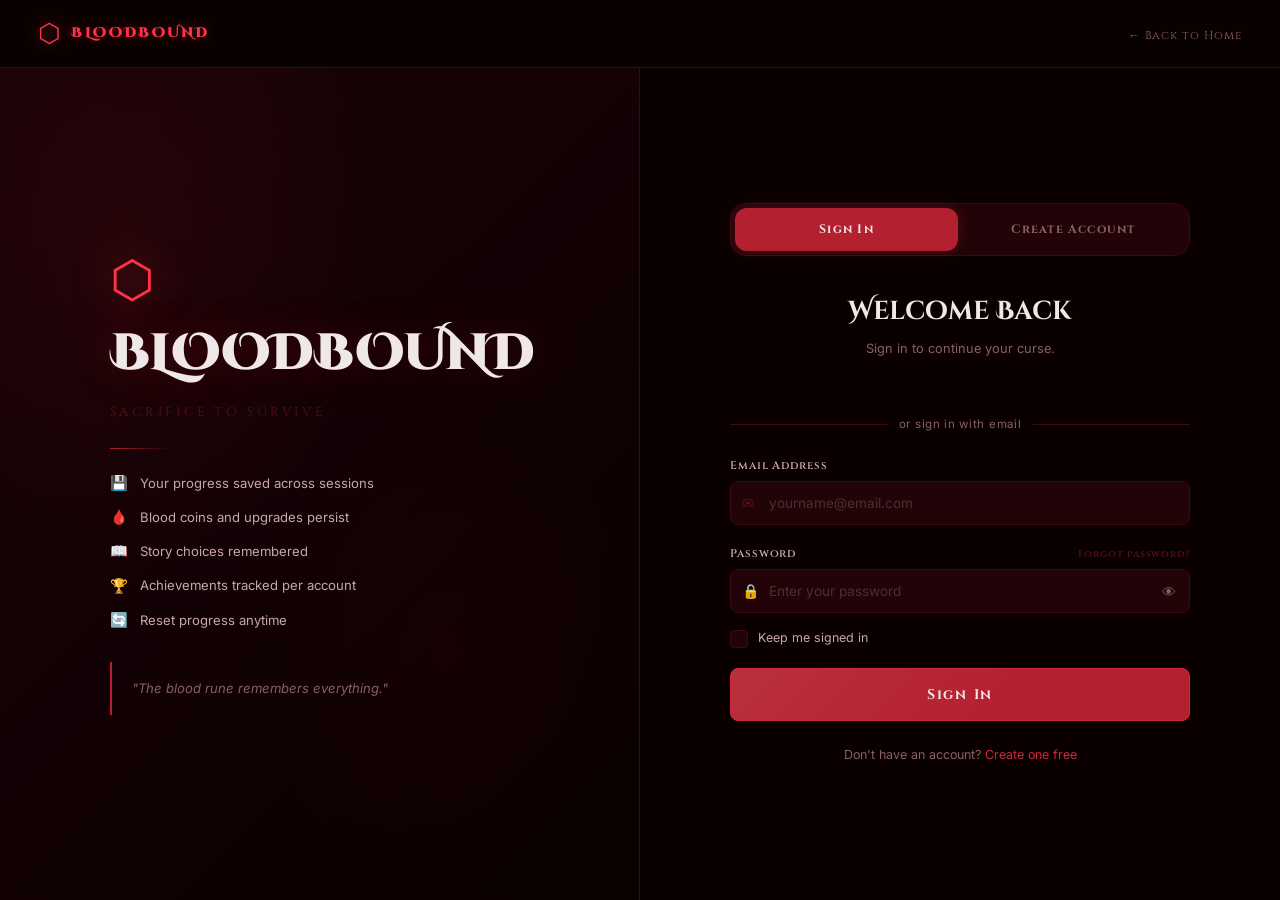
==== commit cc136c4c: "Google" ====
--- a/auth.html
+++ b/auth.html
@@ -58,7 +58,22 @@
         </div>
 
         <div class="google-btn-wrap">
-          <div id="google-signin-btn"></div>
+          <div id="g_id_onload"
+               data-client_id="881716006091-765b765b765b765b765b765b765b765b.apps.googleusercontent.com"
+               data-context="signin"
+               data-ux_mode="popup"
+               data-callback="handleGoogleSignIn"
+               data-auto_prompt="false">
+          </div>
+          <div class="g_id_signin"
+               data-type="standard"
+               data-shape="rectangular"
+               data-theme="filled_black"
+               data-text="signin_with"
+               data-size="large"
+               data-logo_alignment="left"
+               data-width="340">
+          </div>
         </div>
 
         <div class="auth-divider"><span>or sign in with email</span></div>
@@ -124,7 +139,16 @@
         </div>
 
         <div class="google-btn-wrap">
-          </div>
+          <div class="g_id_signin"
+               data-type="standard"
+               data-shape="rectangular"
+               data-theme="filled_black"
+               data-text="signup_with"
+               data-size="large"
+               data-logo_alignment="left"
+               data-width="340">
+          </div>
+        </div>
 
         <div class="auth-divider"><span>or create with email</span></div>
 
